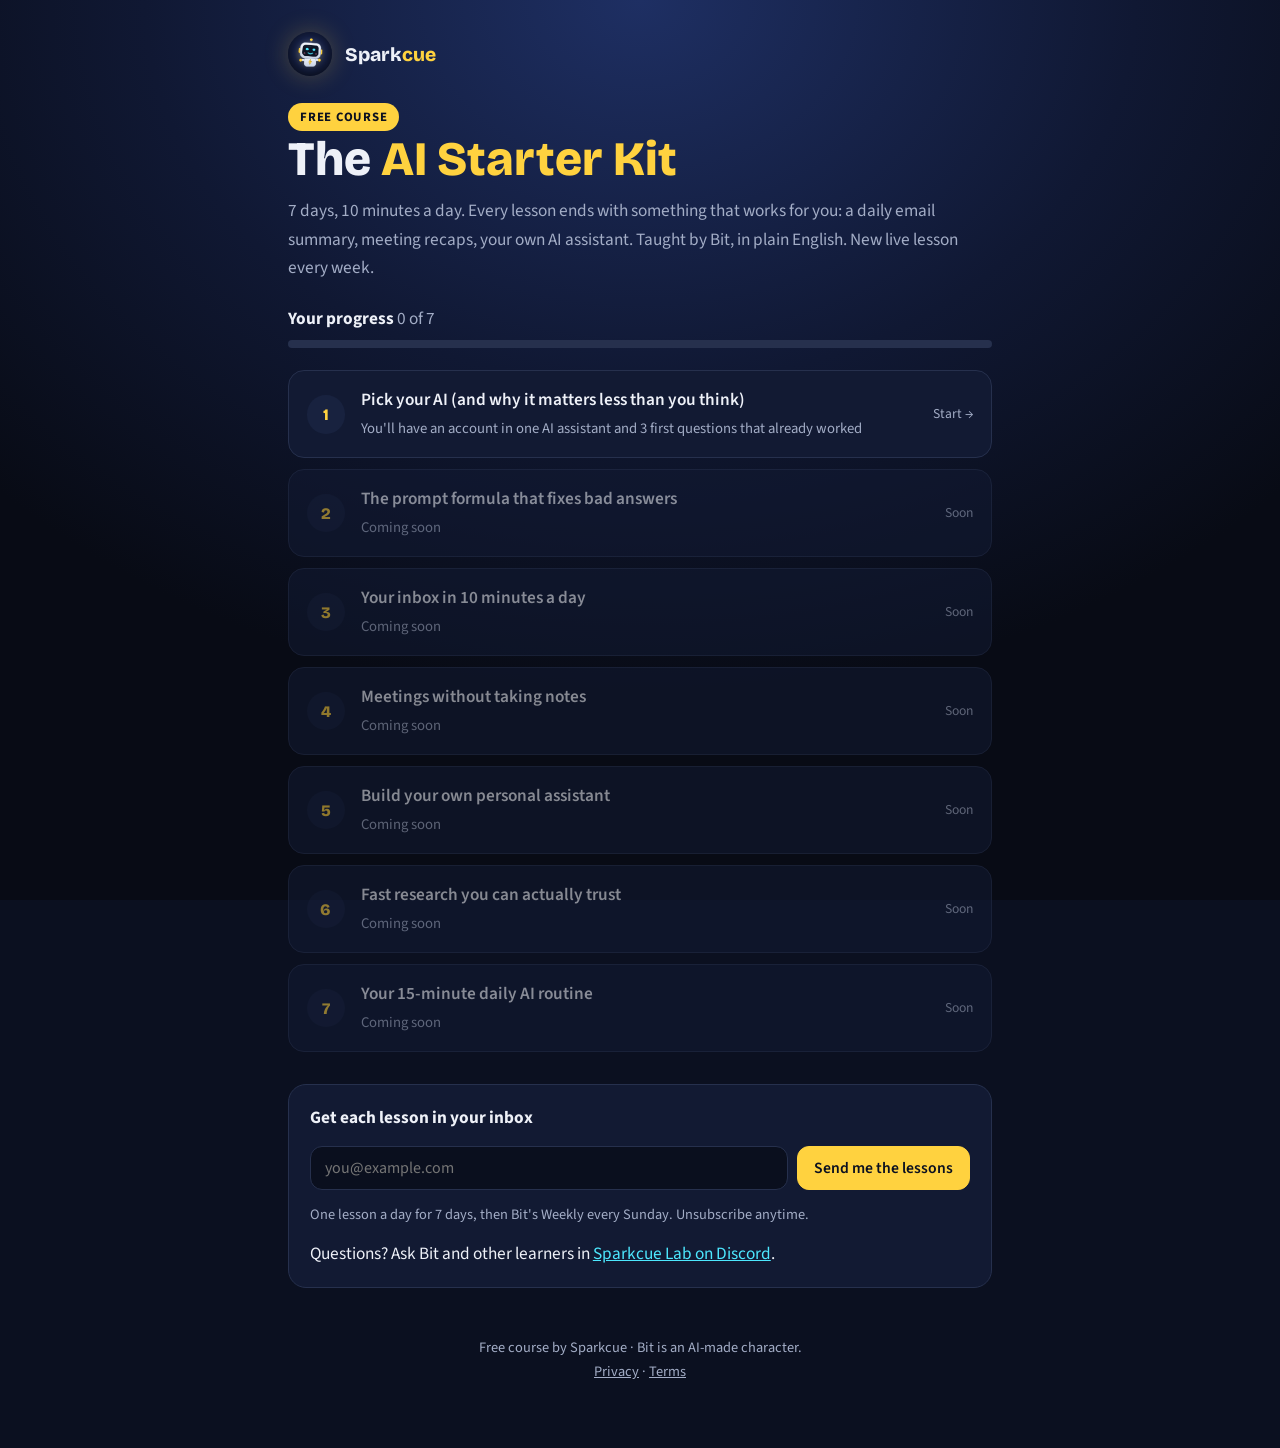
==== course/index.html @ 2ad09382 "Course: publish pick-your-ai" ====
<!doctype html>
<html lang="en">
<head>
<meta charset="utf-8">
<meta name="viewport" content="width=device-width,initial-scale=1">
<title>Free AI Starter Kit · Sparkcue</title>
<meta name="description" content="A free 7-day course: one practical AI result a day, explained by Bit the robot. Plus a new live lesson every week.">
<meta property="og:title" content="Free AI Starter Kit · Sparkcue"><meta property="og:description" content="A free 7-day course: one practical AI result a day, explained by Bit the robot. Plus a new live lesson every week.">
<meta property="og:image" content="https://getsparkcue.github.io/bit.png">
<link rel="icon" href="../bit.png">
<link rel="stylesheet" href="https://fonts.googleapis.com/css2?family=Bricolage+Grotesque:opsz,wght@12..96,700;12..96,800&family=Source+Sans+3:wght@400;600&display=swap">
<link rel="stylesheet" href="assets/course.css">
</head>
<body data-core-total="7">
<div class="wrap"><div class="top"><img src="../bit.png" alt=""><a href="../">Spark<span>cue</span></a></div><span class="pill">Free course</span><h1>The <em>AI Starter Kit</em></h1><p class="muted">7 days, 10 minutes a day. Every lesson ends with something that works for you: a daily email summary, meeting recaps, your own AI assistant. Taught by Bit, in plain English. New live lesson every week.</p><p style="margin:1.4rem 0 .2rem"><b>Your progress</b> <span class="muted" id="done-count"></span></p><div class="progress"><i></i></div><ol class="lessons"><li data-n="1"><a href="lessons/pick-your-ai.html"><span class="num">1</span><span class="t"><b>Pick your AI (and why it matters less than you think)</b><small>You'll have an account in one AI assistant and 3 first questions that already worked</small></span><span class="st">Start →</span></a></li><li class="locked"><a aria-disabled="true"><span class="num">2</span><span class="t"><b>The prompt formula that fixes bad answers</b><small>Coming soon</small></span><span class="st">Soon</span></a></li><li class="locked"><a aria-disabled="true"><span class="num">3</span><span class="t"><b>Your inbox in 10 minutes a day</b><small>Coming soon</small></span><span class="st">Soon</span></a></li><li class="locked"><a aria-disabled="true"><span class="num">4</span><span class="t"><b>Meetings without taking notes</b><small>Coming soon</small></span><span class="st">Soon</span></a></li><li class="locked"><a aria-disabled="true"><span class="num">5</span><span class="t"><b>Build your own personal assistant</b><small>Coming soon</small></span><span class="st">Soon</span></a></li><li class="locked"><a aria-disabled="true"><span class="num">6</span><span class="t"><b>Fast research you can actually trust</b><small>Coming soon</small></span><span class="st">Soon</span></a></li><li class="locked"><a aria-disabled="true"><span class="num">7</span><span class="t"><b>Your 15-minute daily AI routine</b><small>Coming soon</small></span><span class="st">Soon</span></a></li></ol><p id="cert-link" class="hidden" style="margin-top:1rem"><a class="btn primary" href="certificate.html">🎓 Get your certificate</a></p><div style="margin-top:2rem"><div class="card"><div class="join"><b>Get each lesson in your inbox</b><form data-kit="10092246"><input type="email" name="email_address" required placeholder="you@example.com" autocomplete="email" aria-label="Email"><button class="btn primary">Send me the lessons</button></form><div class="note">One lesson a day for 7 days, then Bit's Weekly every Sunday. Unsubscribe anytime.</div></div><p style="margin:.8rem 0 0">Questions? Ask Bit and other learners in <a href="https://discord.gg/dnxSrA4wH">Sparkcue Lab on Discord</a>.</p></div></div><footer>Free course by Sparkcue · Bit is an AI-made character.<br><a href="../privacy.html">Privacy</a> · <a href="../terms.html">Terms</a></footer>
</div>
<script src="assets/course.js"></script>
</body>
</html>
---- course/assets/course.css ----
/* Sparkcue course: shared styles (pages are generated by the Sparkcue bot) */
:root{--bg:#0B1020;--surface:#121a33;--surface2:#18223f;--fg:#EEF1F8;--muted:#A3ADC6;--line:#26304d;--spark:#FFD23F;--cyan:#4DE8FF;--good:#5BE39A;
  --display:'Bricolage Grotesque','Segoe UI',system-ui,sans-serif;--body:'Source Sans 3','Segoe UI',system-ui,sans-serif;color-scheme:dark}
*{box-sizing:border-box}
body{margin:0;background:radial-gradient(900px 700px at 50% 0%,#1E2F63 0%,#101833 55%,#080B15 100%) fixed,var(--bg);color:var(--fg);
  font:400 1.08rem/1.65 var(--body);padding:2rem 16px 4rem}
a{color:var(--cyan)}
.wrap{max-width:44rem;margin:0 auto}
.top{display:flex;align-items:center;gap:.8rem;margin-bottom:1.6rem}
.top img{width:44px;height:44px;border-radius:50%;box-shadow:0 0 24px rgba(255,210,63,.25)}
.top a{color:var(--fg);text-decoration:none;font:800 1.2rem var(--display)}
.top a span{color:var(--spark)}
.top .crumb{margin-left:auto;color:var(--muted);font-size:.95rem}
h1{font:800 clamp(2rem,6.5vw,3rem)/1.05 var(--display);margin:.2rem 0 .8rem}
h1 em{font-style:normal;color:var(--spark)}
h2{font:800 1.45rem/1.2 var(--display);margin:2.4rem 0 .8rem}
p{margin:0 0 1rem}
.muted{color:var(--muted)}
.pill{display:inline-block;background:var(--spark);color:#0B1020;font-weight:700;font-size:.8rem;letter-spacing:.06em;text-transform:uppercase;border-radius:999px;padding:.2rem .75rem}
.pill.cy{background:var(--cyan)}
.pill.out{background:transparent;color:var(--muted);border:1px solid var(--line)}
.card{background:var(--surface);border:1px solid var(--line);border-radius:18px;padding:1.2rem 1.3rem;margin:0 0 1rem}
.outcome{border-color:rgba(255,210,63,.45);background:linear-gradient(180deg,rgba(255,210,63,.08),rgba(255,210,63,.02))}
.outcome b{color:var(--spark)}
.meta{display:flex;flex-wrap:wrap;gap:.5rem;align-items:center;margin:.2rem 0 1.2rem}
.progress{height:8px;background:var(--line);border-radius:4px;overflow:hidden;margin:.4rem 0 1.4rem}
.progress i{display:block;height:100%;width:0;background:var(--spark);border-radius:4px;transition:width .4s}
.lessons{list-style:none;padding:0;margin:0;display:flex;flex-direction:column;gap:.7rem}
.lessons a{display:flex;align-items:center;gap:1rem;text-decoration:none;color:var(--fg);background:var(--surface);border:1px solid var(--line);border-radius:16px;padding:.9rem 1.1rem}
.lessons a:hover,.lessons a:focus-visible{border-color:var(--spark);outline:none}
.lessons .num{flex:none;width:2.4rem;height:2.4rem;border-radius:50%;display:grid;place-items:center;background:var(--surface2);font:800 1rem var(--display);color:var(--spark)}
.lessons .t{flex:1;min-width:0}
.lessons .t b{display:block;font-weight:600}
.lessons .t small{color:var(--muted);font-size:.92rem}
.lessons .st{flex:none;font-size:.85rem;color:var(--muted)}
.lessons li.done .num{background:var(--good);color:#0B1020}
.lessons li.locked a{opacity:.55}
.steps{counter-reset:s;list-style:none;padding:0;margin:0}
.steps li{counter-increment:s;position:relative;padding:0 0 1.2rem 3rem}
.steps li::before{content:counter(s);position:absolute;left:0;top:0;width:2.1rem;height:2.1rem;border-radius:50%;background:var(--surface2);border:1px solid var(--line);display:grid;place-items:center;font:800 .95rem var(--display);color:var(--spark)}
.steps b{display:block;margin-bottom:.2rem}
.prompt{position:relative;background:#0a0f1e;border:1px solid var(--line);border-radius:14px;padding:1rem 1.1rem 1rem;margin:0 0 .9rem}
.prompt .lbl{font-size:.8rem;letter-spacing:.06em;text-transform:uppercase;color:var(--muted);margin-bottom:.4rem}
.prompt pre{margin:0;white-space:pre-wrap;font:400 1rem/1.55 ui-monospace,SFMono-Regular,Menlo,Consolas,monospace;color:var(--fg)}
.btn{display:inline-flex;align-items:center;gap:.4rem;cursor:pointer;border:1px solid var(--line);background:var(--surface2);color:var(--fg);border-radius:12px;padding:.55rem 1rem;font:600 .98rem var(--body)}
.btn:hover,.btn:focus-visible{border-color:var(--spark);outline:none}
.btn.primary{background:var(--spark);color:#0B1020;border-color:var(--spark)}
.prompt .btn{margin-top:.7rem;padding:.35rem .8rem;font-size:.9rem}
.tools{display:grid;grid-template-columns:repeat(auto-fit,minmax(13rem,1fr));gap:.7rem;margin-bottom:1rem}
.tools a{display:block;text-decoration:none;color:var(--fg);background:var(--surface);border:1px solid var(--line);border-radius:14px;padding:.8rem 1rem}
.tools a:hover{border-color:var(--cyan)}
.tools small{display:block;color:var(--muted);font-size:.88rem}
.aff{font-size:.78rem;color:var(--muted);border:1px solid var(--line);border-radius:6px;padding:0 .35rem;margin-left:.3rem;white-space:nowrap}
.disclosure{font-size:.92rem;color:var(--muted);border-left:3px solid var(--line);padding:.2rem 0 .2rem .8rem;margin:0 0 1.4rem}
.challenge{border-color:rgba(91,227,154,.45)}
.done-row{display:flex;flex-wrap:wrap;gap:.7rem;align-items:center;margin-top:.8rem}
.next{border-style:dashed}
video{width:100%;max-height:78vh;border-radius:18px;background:#000;border:1px solid var(--line);margin:0 0 1.2rem}
.join{display:grid;gap:.8rem}
.join form{display:flex;flex-wrap:wrap;gap:.6rem}
.join input{flex:1 1 14rem;min-width:0;border:1px solid var(--line);background:#0a0f1e;color:var(--fg);border-radius:12px;padding:.65rem .9rem;font:400 1rem var(--body)}
.join input:focus{outline:2px solid var(--spark);border-color:transparent}
.note{font-size:.9rem;color:var(--muted)}
.ok{color:var(--good)}
.sources{font-size:.9rem;color:var(--muted)}
.sources a{color:var(--muted);word-break:break-all}
footer{margin-top:3rem;font-size:.9rem;color:var(--muted);text-align:center}
footer a{color:var(--muted)}
.hidden{display:none!important}

/* ---------- visual lesson blocks ---------- */
.center{text-align:center}
.tldr{display:grid;grid-template-columns:repeat(3,1fr);gap:.6rem;margin:1rem 0 .4rem}
.tl{display:flex;flex-direction:column;align-items:center;text-align:center;gap:.45rem;background:var(--surface);border:1px solid var(--line);border-radius:16px;padding:.9rem .6rem;font-weight:600;font-size:.95rem;line-height:1.3}
.tl .ico{filter:drop-shadow(0 0 14px rgba(255,210,63,.25))}
@media (max-width:420px){.tldr{grid-template-columns:1fr}.tl{flex-direction:row;text-align:left;padding:.7rem .9rem}}
.vid{max-width:340px;margin:0 auto 1rem;aspect-ratio:9/16;border-radius:20px;overflow:hidden;border:1px solid var(--line);background:#000;box-shadow:0 20px 60px rgba(0,0,0,.45)}
.vid iframe,.vid video{width:100%;height:100%;border:0;display:block;margin:0;max-height:none;border-radius:0}
.deck{position:relative;max-width:420px;margin:1.2rem auto .4rem;aspect-ratio:4/5;border-radius:20px;overflow:hidden;border:1px solid var(--line);background:#0a0f1e;box-shadow:0 20px 60px rgba(0,0,0,.45);outline:none;touch-action:pan-y}
.deck:focus-visible{border-color:var(--spark)}
.deck img{position:absolute;inset:0;width:100%;height:100%;object-fit:cover}
.deck img[hidden]{display:none}
.deck .bars{position:absolute;top:10px;left:10px;right:10px;display:flex;gap:4px;z-index:3}
.deck .bars i{flex:1;height:3px;background:rgba(255,255,255,.3);border-radius:2px;overflow:hidden}
.deck .bars b{display:block;height:100%;width:0;background:#fff}
.deck .bars i.on b{width:100%}
.deck .zone{position:absolute;top:0;bottom:0;width:40%;background:transparent;border:0;cursor:pointer;z-index:2}
.deck .zone.prev{left:0}.deck .zone.next{right:0;width:60%}
.deck .count{position:absolute;bottom:10px;right:12px;z-index:3;background:rgba(10,15,30,.7);color:#fff;font-size:.82rem;border-radius:999px;padding:.1rem .6rem}
.steps li{padding-bottom:1.6rem}
.steps .sb{display:block;color:var(--fg)}
.mock{margin:.7rem 0 0;border:1px solid var(--line);border-radius:14px;overflow:hidden;background:#0a0f1e}
.mock .bar{display:flex;align-items:center;gap:6px;padding:.45rem .7rem;background:var(--surface2);border-bottom:1px solid var(--line)}
.mock .bar i{width:9px;height:9px;border-radius:50%;background:#3a4566}
.mock .bar i:first-child{background:#FF5F57}.mock .bar i:nth-child(2){background:#FEBC2E}.mock .bar i:nth-child(3){background:#28C840}
.mock .bar b{margin-left:.5rem;font-size:.85rem;color:var(--muted);font-weight:600}
.mock .path{display:flex;flex-wrap:wrap;align-items:center;gap:.45rem;padding:.9rem .8rem 1.1rem}
.cp{position:relative;border:1px solid var(--line);background:var(--surface);border-radius:10px;padding:.35rem .7rem;font-size:.92rem;font-weight:600}
.cp.hit{border-color:var(--spark);background:rgba(255,210,63,.12);color:var(--spark);box-shadow:0 0 0 0 rgba(255,210,63,.6);animation:ping 1.8s infinite}
.cp .cursor{position:absolute;right:-12px;bottom:-14px}
.arr{color:var(--muted);font-weight:700}
.act{margin-left:.3rem;font-size:.85rem;color:#0B1020;background:var(--cyan);border-radius:999px;padding:.15rem .6rem;font-weight:700}
@keyframes ping{0%{box-shadow:0 0 0 0 rgba(255,210,63,.55)}70%{box-shadow:0 0 0 10px rgba(255,210,63,0)}100%{box-shadow:0 0 0 0 rgba(255,210,63,0)}}
@media (prefers-reduced-motion:reduce){.cp.hit{animation:none}}
.vis{margin:1.4rem 0;background:var(--surface);border:1px solid var(--line);border-radius:18px;padding:1.1rem}
.vis h3{font:800 1.1rem/1.2 var(--display);margin:0 0 .9rem}
.flow .nodes{display:flex;align-items:center;justify-content:center;flex-wrap:wrap;gap:.4rem}
.flow .node{display:flex;flex-direction:column;align-items:center;gap:.35rem;width:6.4rem;text-align:center;font-weight:600;font-size:.9rem;line-height:1.2}
.flow .node .ico{background:var(--surface2);border:1px solid var(--line);border-radius:18px;padding:10px;width:74px;height:74px}
.flow .link{width:26px;height:2px;background:linear-gradient(90deg,var(--spark),var(--cyan));position:relative;margin-bottom:1.6rem}
.flow .link::after{content:'';position:absolute;right:-2px;top:-4px;border:5px solid transparent;border-left-color:var(--cyan)}
.bagrid{display:grid;grid-template-columns:1fr auto 1fr;gap:.6rem;align-items:stretch}
.ba{border-radius:14px;padding:.8rem .9rem;border:1px solid var(--line)}
.ba b{display:block;margin-bottom:.3rem}
.ba ul{margin:0;padding-left:1.1rem;font-size:.95rem}
.ba.before{background:rgba(255,77,109,.07);border-color:rgba(255,77,109,.35)}.ba.before b{color:#FF8DA1}
.ba.after{background:rgba(91,227,154,.07);border-color:rgba(91,227,154,.4)}.ba.after b{color:var(--good)}
.vs{align-self:center;font-size:1.4rem;color:var(--spark)}
@media (max-width:480px){.bagrid{grid-template-columns:1fr}.vs{transform:rotate(90deg);justify-self:center}}
.tablewrap{overflow-x:auto}
.cmp{width:100%;border-collapse:collapse;font-size:.95rem}
.cmp th,.cmp td{padding:.55rem .6rem;border-bottom:1px solid var(--line);text-align:center}
.cmp thead th{color:var(--spark);font-family:var(--display)}
.cmp tbody th{text-align:left;color:var(--muted);font-weight:600}
.cmp td.y{color:var(--good);font-weight:800}.cmp td.n{color:#FF8DA1;font-weight:800}
.stat{text-align:center}.stat .big{font:800 3.4rem/1 var(--display);color:var(--spark)}.stat p{margin:.4rem 0 0;color:var(--muted)}
@media (max-width:540px){
  .flow .nodes{flex-direction:column;flex-wrap:nowrap;gap:.2rem}
  .flow .node{flex-direction:row;width:13rem;gap:.9rem;text-align:left;font-size:1rem}
  .flow .node .ico{width:58px;height:58px;padding:8px;border-radius:14px}
  .flow .link{width:2px;height:20px;margin:0 0 0 -10.4rem;background:linear-gradient(180deg,var(--spark),var(--cyan))}
  .flow .link::after{right:-4px;top:auto;bottom:-6px;border:5px solid transparent;border-top-color:var(--cyan);border-left-color:transparent}
}
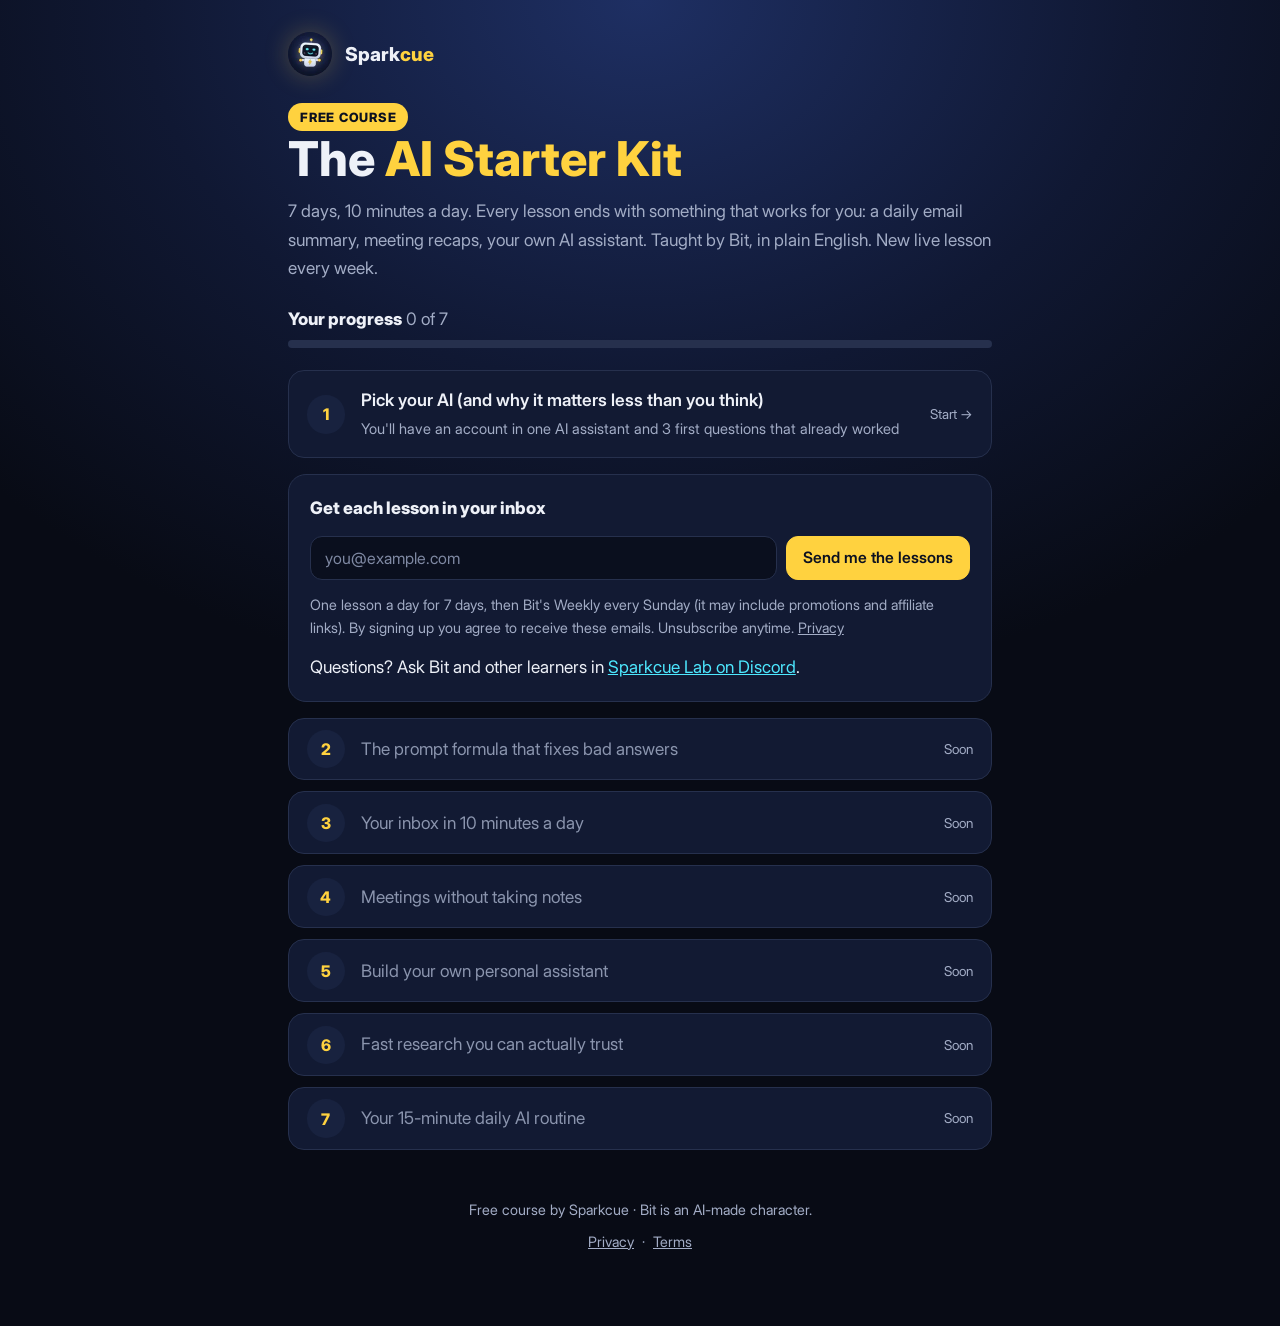
==== commit b6e85643: "New privacy policy and terms, self-hosted fonts, faster and more accessible pages - Privacy policy n" ====
--- a/course/index.html
+++ b/course/index.html
@@ -6,13 +6,15 @@
 <title>Free AI Starter Kit · Sparkcue</title>
 <meta name="description" content="A free 7-day course: one practical AI result a day, explained by Bit the robot. Plus a new live lesson every week.">
 <meta property="og:title" content="Free AI Starter Kit · Sparkcue"><meta property="og:description" content="A free 7-day course: one practical AI result a day, explained by Bit the robot. Plus a new live lesson every week.">
-<meta property="og:image" content="https://getsparkcue.github.io/bit.png">
-<link rel="icon" href="../bit.png">
-<link rel="stylesheet" href="https://fonts.googleapis.com/css2?family=Bricolage+Grotesque:opsz,wght@12..96,700;12..96,800&family=Source+Sans+3:wght@400;600&display=swap">
+<meta property="og:type" content="website"><meta property="og:image" content="https://getsparkcue.github.io/brand/og-card.jpg">
+<meta property="og:image:width" content="1200"><meta property="og:image:height" content="630">
+<meta name="twitter:card" content="summary_large_image">
+<link rel="icon" href="../favicon.svg" type="image/svg+xml"><link rel="icon" href="../favicon-32.png" sizes="32x32">
+<link rel="apple-touch-icon" href="../apple-touch-icon.png">
 <link rel="stylesheet" href="assets/course.css">
 </head>
 <body data-core-total="7">
-<div class="wrap"><div class="top"><img src="../bit.png" alt=""><a href="../">Spark<span>cue</span></a></div><span class="pill">Free course</span><h1>The <em>AI Starter Kit</em></h1><p class="muted">7 days, 10 minutes a day. Every lesson ends with something that works for you: a daily email summary, meeting recaps, your own AI assistant. Taught by Bit, in plain English. New live lesson every week.</p><p style="margin:1.4rem 0 .2rem"><b>Your progress</b> <span class="muted" id="done-count"></span></p><div class="progress"><i></i></div><ol class="lessons"><li data-n="1"><a href="lessons/pick-your-ai.html"><span class="num">1</span><span class="t"><b>Pick your AI (and why it matters less than you think)</b><small>You'll have an account in one AI assistant and 3 first questions that already worked</small></span><span class="st">Start →</span></a></li><li class="locked"><a aria-disabled="true"><span class="num">2</span><span class="t"><b>The prompt formula that fixes bad answers</b><small>Coming soon</small></span><span class="st">Soon</span></a></li><li class="locked"><a aria-disabled="true"><span class="num">3</span><span class="t"><b>Your inbox in 10 minutes a day</b><small>Coming soon</small></span><span class="st">Soon</span></a></li><li class="locked"><a aria-disabled="true"><span class="num">4</span><span class="t"><b>Meetings without taking notes</b><small>Coming soon</small></span><span class="st">Soon</span></a></li><li class="locked"><a aria-disabled="true"><span class="num">5</span><span class="t"><b>Build your own personal assistant</b><small>Coming soon</small></span><span class="st">Soon</span></a></li><li class="locked"><a aria-disabled="true"><span class="num">6</span><span class="t"><b>Fast research you can actually trust</b><small>Coming soon</small></span><span class="st">Soon</span></a></li><li class="locked"><a aria-disabled="true"><span class="num">7</span><span class="t"><b>Your 15-minute daily AI routine</b><small>Coming soon</small></span><span class="st">Soon</span></a></li></ol><p id="cert-link" class="hidden" style="margin-top:1rem"><a class="btn primary" href="certificate.html">🎓 Get your certificate</a></p><div style="margin-top:2rem"><div class="card"><div class="join"><b>Get each lesson in your inbox</b><form data-kit="10092246"><input type="email" name="email_address" required placeholder="you@example.com" autocomplete="email" aria-label="Email"><button class="btn primary">Send me the lessons</button></form><div class="note">One lesson a day for 7 days, then Bit's Weekly every Sunday. Unsubscribe anytime.</div></div><p style="margin:.8rem 0 0">Questions? Ask Bit and other learners in <a href="https://discord.gg/dnxSrA4wH">Sparkcue Lab on Discord</a>.</p></div></div><footer>Free course by Sparkcue · Bit is an AI-made character.<br><a href="../privacy.html">Privacy</a> · <a href="../terms.html">Terms</a></footer>
+<div class="wrap"><div class="top"><img src="../brand/bit-88.webp" width="44" height="44" alt=""><a href="../">Spark<span>cue</span></a></div><span class="pill">Free course</span><h1>The <em>AI Starter Kit</em></h1><p class="muted">7 days, 10 minutes a day. Every lesson ends with something that works for you: a daily email summary, meeting recaps, your own AI assistant. Taught by Bit, in plain English. New live lesson every week.</p><p style="margin:1.4rem 0 .2rem"><b>Your progress</b> <span class="muted" id="done-count"></span></p><div class="progress"><i></i></div><ol class="lessons"><li data-n="1"><a href="lessons/pick-your-ai.html"><span class="num">1</span><span class="t"><b>Pick your AI (and why it matters less than you think)</b><small>You'll have an account in one AI assistant and 3 first questions that already worked</small></span><span class="st">Start →</span></a></li></ol><div style="margin:1rem 0"><div class="card"><div class="join"><b>Get each lesson in your inbox</b><form data-kit="10092246"><input type="email" name="email_address" required placeholder="you@example.com" autocomplete="email" aria-label="Email"><button class="btn primary">Send me the lessons</button></form><div class="note">One lesson a day for 7 days, then Bit's Weekly every Sunday (it may include promotions and affiliate links). By signing up you agree to receive these emails. Unsubscribe anytime. <a href="https://getsparkcue.github.io/privacy.html">Privacy</a></div></div><p style="margin:.8rem 0 0">Questions? Ask Bit and other learners in <a href="https://discord.gg/dnxSrA4wH">Sparkcue Lab on Discord</a>.</p></div></div><ol class="lessons" start="2"><li class="locked"><a aria-disabled="true"><span class="num">2</span><span class="t"><b>The prompt formula that fixes bad answers</b><small>Coming soon</small></span><span class="st">Soon</span></a></li><li class="locked"><a aria-disabled="true"><span class="num">3</span><span class="t"><b>Your inbox in 10 minutes a day</b><small>Coming soon</small></span><span class="st">Soon</span></a></li><li class="locked"><a aria-disabled="true"><span class="num">4</span><span class="t"><b>Meetings without taking notes</b><small>Coming soon</small></span><span class="st">Soon</span></a></li><li class="locked"><a aria-disabled="true"><span class="num">5</span><span class="t"><b>Build your own personal assistant</b><small>Coming soon</small></span><span class="st">Soon</span></a></li><li class="locked"><a aria-disabled="true"><span class="num">6</span><span class="t"><b>Fast research you can actually trust</b><small>Coming soon</small></span><span class="st">Soon</span></a></li><li class="locked"><a aria-disabled="true"><span class="num">7</span><span class="t"><b>Your 15-minute daily AI routine</b><small>Coming soon</small></span><span class="st">Soon</span></a></li></ol><p id="cert-link" class="hidden" style="margin-top:1rem"><a class="btn primary" href="certificate.html">🎓 Get your certificate</a></p><footer>Free course by Sparkcue · Bit is an AI-made character.<br><a href="../privacy.html">Privacy</a> · <a href="../terms.html">Terms</a></footer>
 </div>
 <script src="assets/course.js"></script>
 </body>
--- a/course/assets/course.css
+++ b/course/assets/course.css
@@ -1,8 +1,12 @@
-/* Sparkcue course: shared styles (pages are generated by the Sparkcue bot) */
+/* Sparkcue course: shared styles (pages are generated by the Sparkcue bot). Fonts are self-hosted: no third-party requests. */
+@font-face{font-family:'Inter Display';font-weight:400;font-display:swap;src:url('/fonts/inter-display-400.woff') format('woff')}
+@font-face{font-family:'Inter Display';font-weight:600;font-display:swap;src:url('/fonts/inter-display-600.woff') format('woff')}
+@font-face{font-family:'Inter Display';font-weight:700 900;font-display:swap;src:url('/fonts/inter-display-800.woff') format('woff')}
 :root{--bg:#0B1020;--surface:#121a33;--surface2:#18223f;--fg:#EEF1F8;--muted:#A3ADC6;--line:#26304d;--spark:#FFD23F;--cyan:#4DE8FF;--good:#5BE39A;
-  --display:'Bricolage Grotesque','Segoe UI',system-ui,sans-serif;--body:'Source Sans 3','Segoe UI',system-ui,sans-serif;color-scheme:dark}
+  --subtle:#8B95AE;--display:'Inter Display','Segoe UI',system-ui,sans-serif;--body:'Inter Display','Segoe UI',system-ui,sans-serif;color-scheme:dark}
 *{box-sizing:border-box}
-body{margin:0;background:radial-gradient(900px 700px at 50% 0%,#1E2F63 0%,#101833 55%,#080B15 100%) fixed,var(--bg);color:var(--fg);
+html{background:var(--bg)}
+body{margin:0;min-height:100vh;background:radial-gradient(900px 700px at 50% 0%,#1E2F63 0%,#101833 55%,#080B15 100%) no-repeat,var(--bg);color:var(--fg);
   font:400 1.08rem/1.65 var(--body);padding:2rem 16px 4rem}
 a{color:var(--cyan)}
 .wrap{max-width:44rem;margin:0 auto}
@@ -34,18 +38,20 @@
 .lessons .t small{color:var(--muted);font-size:.92rem}
 .lessons .st{flex:none;font-size:.85rem;color:var(--muted)}
 .lessons li.done .num{background:var(--good);color:#0B1020}
-.lessons li.locked a{opacity:.55}
+.lessons li.locked a{color:var(--subtle);padding:.7rem 1.1rem}
+.lessons li.locked .t small{display:none}
+.lessons li.locked .t b{font-weight:400}
 .steps{counter-reset:s;list-style:none;padding:0;margin:0}
 .steps li{counter-increment:s;position:relative;padding:0 0 1.2rem 3rem}
 .steps li::before{content:counter(s);position:absolute;left:0;top:0;width:2.1rem;height:2.1rem;border-radius:50%;background:var(--surface2);border:1px solid var(--line);display:grid;place-items:center;font:800 .95rem var(--display);color:var(--spark)}
 .steps b{display:block;margin-bottom:.2rem}
 .prompt{position:relative;background:#0a0f1e;border:1px solid var(--line);border-radius:14px;padding:1rem 1.1rem 1rem;margin:0 0 .9rem}
 .prompt .lbl{font-size:.8rem;letter-spacing:.06em;text-transform:uppercase;color:var(--muted);margin-bottom:.4rem}
-.prompt pre{margin:0;white-space:pre-wrap;font:400 1rem/1.55 ui-monospace,SFMono-Regular,Menlo,Consolas,monospace;color:var(--fg)}
+.prompt pre{margin:0;white-space:pre-wrap;font:400 1.02rem/1.55 var(--body);color:var(--fg)}
 .btn{display:inline-flex;align-items:center;gap:.4rem;cursor:pointer;border:1px solid var(--line);background:var(--surface2);color:var(--fg);border-radius:12px;padding:.55rem 1rem;font:600 .98rem var(--body)}
 .btn:hover,.btn:focus-visible{border-color:var(--spark);outline:none}
 .btn.primary{background:var(--spark);color:#0B1020;border-color:var(--spark)}
-.prompt .btn{margin-top:.7rem;padding:.35rem .8rem;font-size:.9rem}
+.prompt .btn{margin-top:.7rem;min-height:40px;padding:.5rem 1rem;font-size:.92rem}
 .tools{display:grid;grid-template-columns:repeat(auto-fit,minmax(13rem,1fr));gap:.7rem;margin-bottom:1rem}
 .tools a{display:block;text-decoration:none;color:var(--fg);background:var(--surface);border:1px solid var(--line);border-radius:14px;padding:.8rem 1rem}
 .tools a:hover{border-color:var(--cyan)}
@@ -99,7 +105,7 @@
 .cp.hit{border-color:var(--spark);background:rgba(255,210,63,.12);color:var(--spark);box-shadow:0 0 0 0 rgba(255,210,63,.6);animation:ping 1.8s infinite}
 .cp .cursor{position:absolute;right:-12px;bottom:-14px}
 .arr{color:var(--muted);font-weight:700}
-.act{margin-left:.3rem;font-size:.85rem;color:#0B1020;background:var(--cyan);border-radius:999px;padding:.15rem .6rem;font-weight:700}
+.act{margin-left:.3rem;font-size:.85rem;color:#0B1020;background:var(--cyan);border-radius:10px;padding:.15rem .6rem;font-weight:700}
 @keyframes ping{0%{box-shadow:0 0 0 0 rgba(255,210,63,.55)}70%{box-shadow:0 0 0 10px rgba(255,210,63,0)}100%{box-shadow:0 0 0 0 rgba(255,210,63,0)}}
 @media (prefers-reduced-motion:reduce){.cp.hit{animation:none}}
 .vis{margin:1.4rem 0;background:var(--surface);border:1px solid var(--line);border-radius:18px;padding:1.1rem}
@@ -131,3 +137,17 @@
   .flow .link{width:2px;height:20px;margin:0 0 0 -10.4rem;background:linear-gradient(180deg,var(--spark),var(--cyan))}
   .flow .link::after{right:-4px;top:auto;bottom:-6px;border:5px solid transparent;border-top-color:var(--cyan);border-left-color:transparent}
 }
+
+/* ---------- accessibility + tap targets ---------- */
+.btn{min-height:44px}
+a:focus-visible,.btn:focus-visible,.lessons a:focus-visible,.tools a:focus-visible,.deck .zone:focus-visible,summary:focus-visible,
+input:focus-visible{outline:3px solid var(--cyan)!important;outline-offset:3px}
+.join input:focus{outline:3px solid var(--cyan);outline-offset:2px;border-color:transparent}
+::placeholder{color:#7F89A3;opacity:1}
+footer a{display:inline-block;padding:.5rem .25rem}
+.srcbox{margin:2rem 0 0;color:var(--muted)}
+.srcbox summary{cursor:pointer;font:800 1.1rem var(--display);color:var(--fg);padding:.4rem 0}
+.join .note a{color:var(--muted)}
+.sr-only{position:absolute;width:1px;height:1px;overflow:hidden;clip:rect(0 0 0 0);white-space:nowrap}
+@media (max-width:480px){.cmp{font-size:.88rem}.cmp th,.cmp td{padding:.45rem .35rem}}
+@media (prefers-reduced-motion:reduce){*{transition:none!important;animation:none!important;scroll-behavior:auto!important}}
